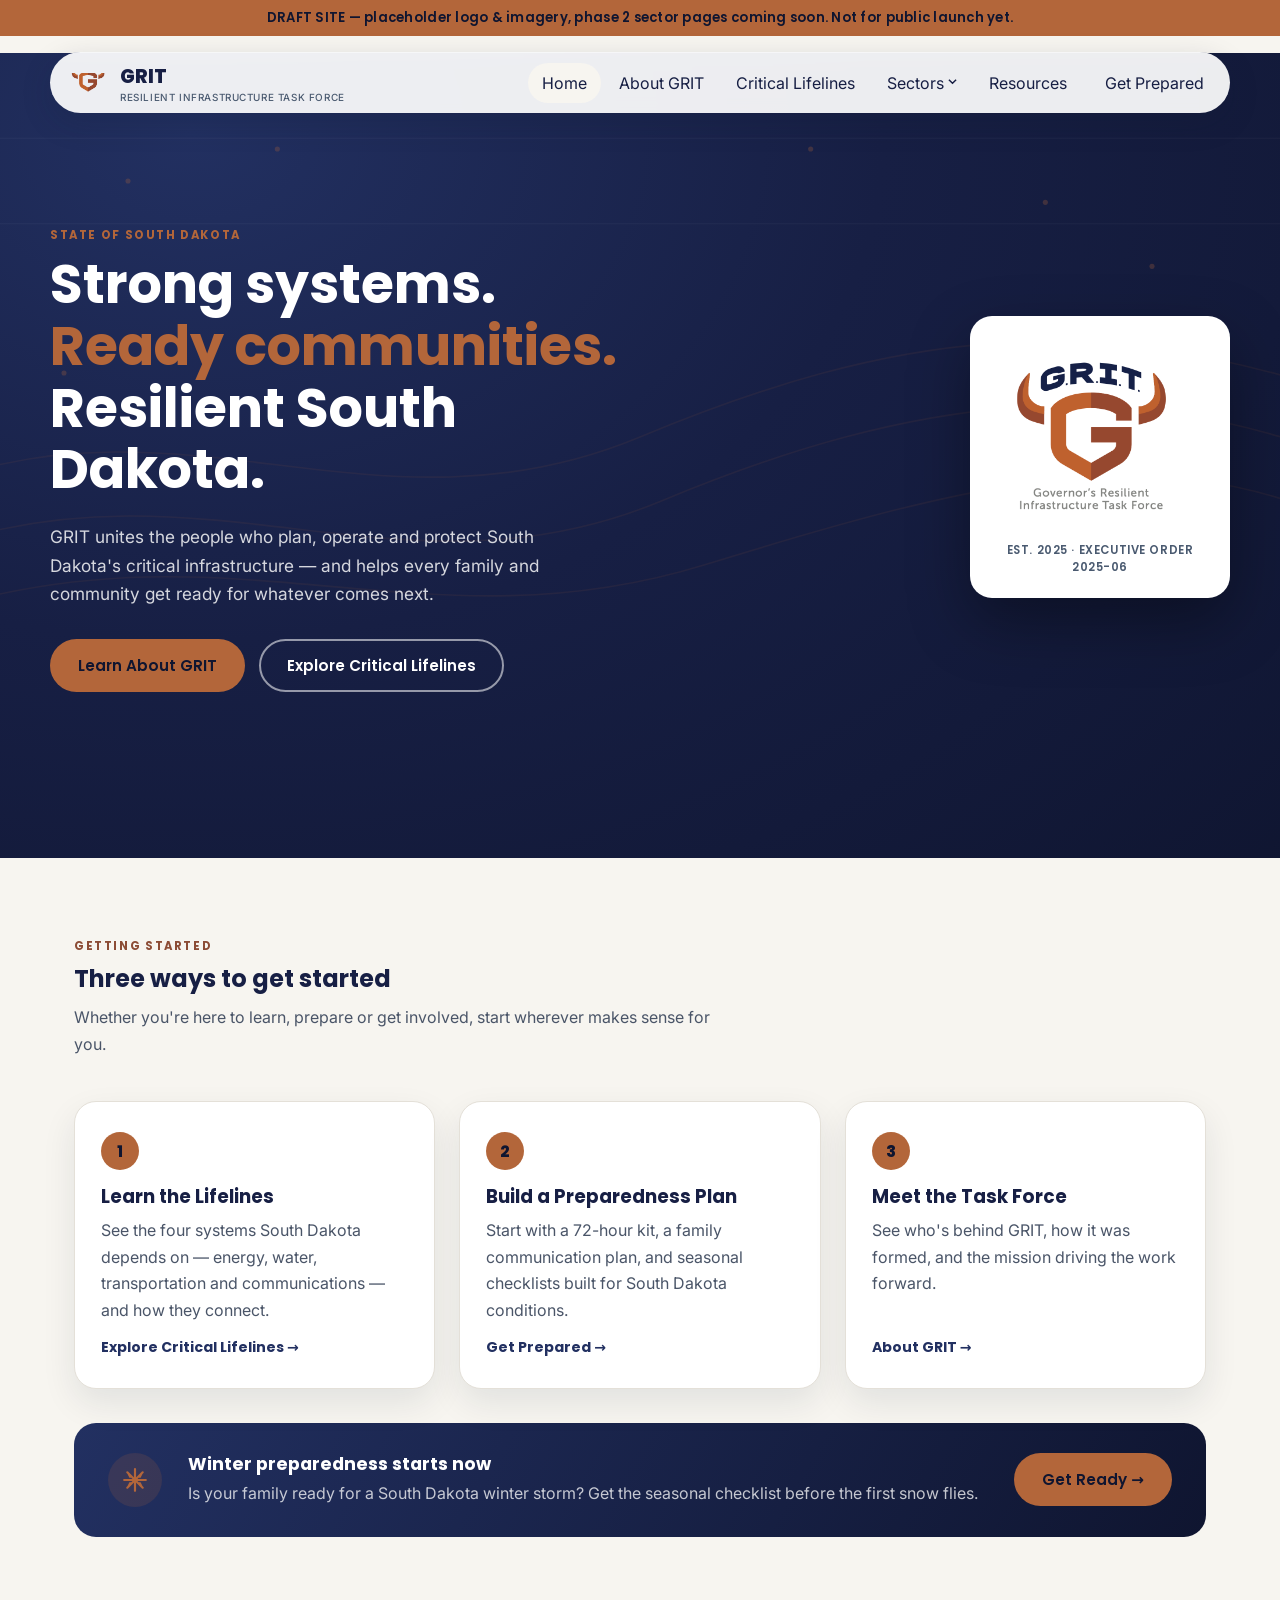
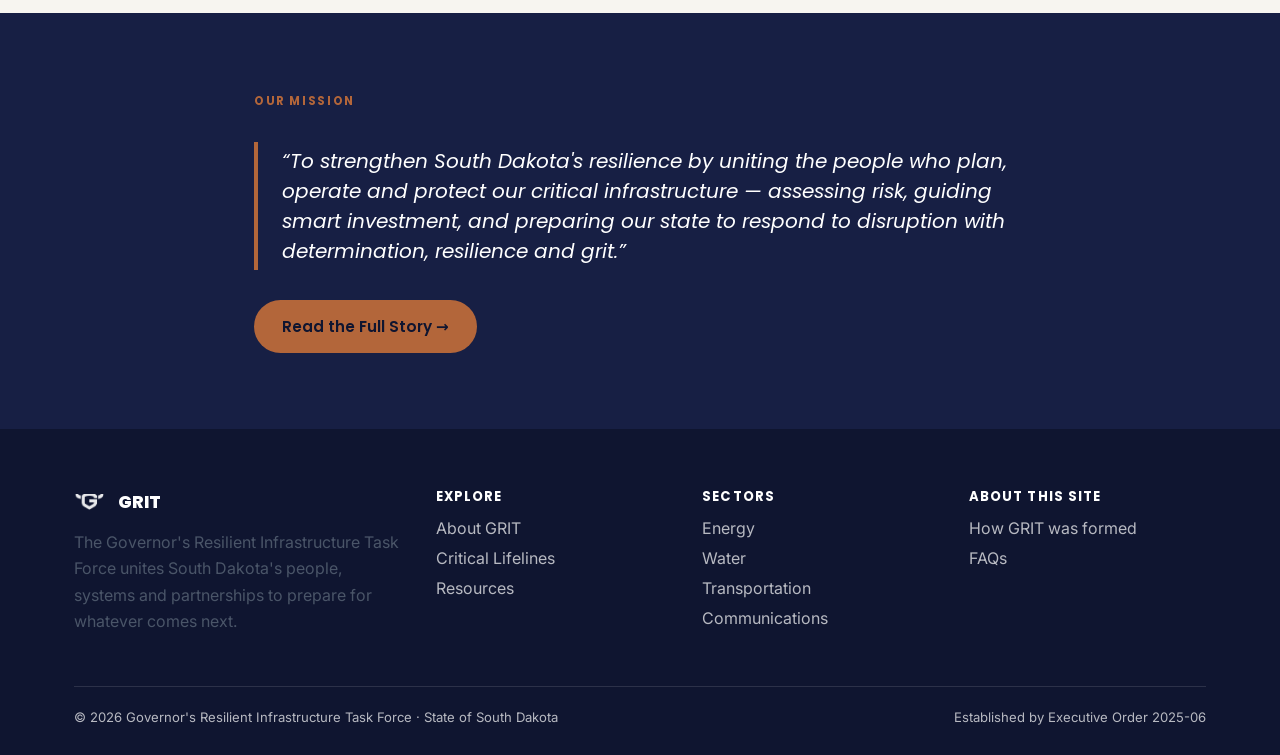
==== index.html @ c2fc5b50 "Add files via upload" ====
<!doctype html>
<html lang="en">
<head>
  <meta charset="UTF-8" />
  <meta name="viewport" content="width=device-width, initial-scale=1.0" />
  <title>GRIT — Governor's Resilient Infrastructure Task Force</title>
  <meta name="description" content="GRIT unites South Dakota's people, systems and partnerships to strengthen critical infrastructure and help communities prepare for disruption." />
  <link rel="icon" href="assets/img/grit-icon.png" type="image/png" />
  <link rel="preconnect" href="https://fonts.googleapis.com">
  <link rel="preconnect" href="https://fonts.gstatic.com" crossorigin>
  <link href="https://fonts.googleapis.com/css2?family=Inter:wght@400;500;600;700&family=Poppins:wght@600;700;800&display=swap" rel="stylesheet">
  <link rel="stylesheet" href="assets/styles.css" />
  
</head>
<body>
  <div class="draft-banner">DRAFT SITE — placeholder logo &amp; imagery, phase 2 sector pages coming soon. Not for public launch yet.</div>
    <header class="site-header">
      <div class="nav-pill wrap" style="max-width:1180px;">
        <a href="index.html" class="brand">
          <img src="assets/img/grit-icon.png" alt="GRIT logo" class="brand-seal">
          <span>GRIT
            <span class="brand-sub">Resilient Infrastructure Task Force</span>
          </span>
        </a>
        <button class="menu-toggle" aria-label="Toggle menu">
          <svg width="18" height="14" viewBox="0 0 18 14" fill="none"><path d="M0 1h18M0 7h18M0 13h18" stroke="white" stroke-width="2"/></svg>
        </button>
        <ul class="nav-links">
          <li class="active"><a href="index.html">Home</a></li>
          <li><a href="about.html">About GRIT</a></li>
          <li><a href="lifelines.html">Critical Lifelines</a></li>
          <li class="has-dropdown ">
            <button class="nav-link" type="button">Sectors
              <svg class="caret" viewBox="0 0 10 6" fill="none"><path d="M1 1l4 4 4-4" stroke="#171f44" stroke-width="1.6"/></svg>
            </button>
            <div class="dropdown-menu">
              <div class="dd-hint">Four critical lifelines</div>
              <a href="energy.html">Energy</a>
              <a href="water.html">Water</a>
              <a href="transportation.html">Transportation</a>
              <a href="communications.html">Communications</a>
            </div>
          </li>
          <li><a href="resources.html">Resources</a></li>
          <li class="nav-cta"><a href="resources.html" class="btn btn-navy">Get Prepared</a></li>
        </ul>
      </div>
    </header>


    <section class="hero">
      <svg class="hero-pattern" viewBox="0 0 1200 600" preserveAspectRatio="xMidYMid slice" xmlns="http://www.w3.org/2000/svg">
  <g stroke="#b3663a" stroke-opacity="0.18" fill="none" stroke-width="1.5">
    <path d="M-50 460 C 200 380, 380 520, 620 420 S 1050 300, 1260 380"/>
    <path d="M-50 520 C 220 440, 400 560, 660 480 S 1080 360, 1260 440"/>
    <path d="M-50 400 C 180 320, 360 460, 600 360 S 1020 240, 1260 320"/>
  </g>
  <g fill="#b3663a" fill-opacity="0.55">
    <circle cx="120" cy="120" r="2.4"/>
    <circle cx="260" cy="90" r="2.4"/>
    <circle cx="980" cy="140" r="2.4"/>
    <circle cx="1080" cy="200" r="2.4"/>
    <circle cx="760" cy="90" r="2.4"/>
    <circle cx="60" cy="300" r="2.4"/>
  </g>
  <g stroke="#ffffff" stroke-opacity="0.08" stroke-width="1">
    <line x1="0" y1="80" x2="1200" y2="80"/>
    <line x1="0" y1="160" x2="1200" y2="160"/>
  </g>
</svg>
      <div class="wrap hero-inner">
        <div>
          <span class="eyebrow" style="color:#b3663a;">State of South Dakota</span>
          <h1>Strong systems. <span class="accent">Ready communities.</span> Resilient South Dakota.</h1>
          <p class="lead">GRIT unites the people who plan, operate and protect South Dakota's critical infrastructure — and helps every family and community get ready for whatever comes next.</p>
          <div class="hero-actions">
            <a href="about.html" class="btn btn-gold">Learn About GRIT</a>
            <a href="lifelines.html" class="btn btn-outline">Explore Critical Lifelines</a>
          </div>
        </div>
        <div class="hero-logo-card">
          <img src="assets/img/grit-logo-full.png" alt="GRIT — Governor's Resilient Infrastructure Task Force logo" />
          <span class="hero-logo-caption">Est. 2025 &middot; Executive Order 2025-06</span>
        </div>
      </div>
    </section>

    <section>
      <div class="wrap">
        <div class="section-head">
          <span class="eyebrow">Getting Started</span>
          <h2>Three ways to get started</h2>
          <p>Whether you're here to learn, prepare or get involved, start wherever makes sense for you.</p>
        </div>
        <div class="card-grid">
          <div class="card">
            <div class="num">1</div>
            <h3>Learn the Lifelines</h3>
            <p>See the four systems South Dakota depends on — energy, water, transportation and communications — and how they connect.</p>
            <a href="lifelines.html" class="card-link">Explore Critical Lifelines →</a>
          </div>
          <div class="card">
            <div class="num">2</div>
            <h3>Build a Preparedness Plan</h3>
            <p>Start with a 72-hour kit, a family communication plan, and seasonal checklists built for South Dakota conditions.</p>
            <a href="resources.html" class="card-link">Get Prepared →</a>
          </div>
          <div class="card">
            <div class="num">3</div>
            <h3>Meet the Task Force</h3>
            <p>See who's behind GRIT, how it was formed, and the mission driving the work forward.</p>
            <a href="about.html" class="card-link">About GRIT →</a>
          </div>
        </div>

        <div class="seasonal">
          <div class="icon-wrap">
            <svg width="26" height="26" viewBox="0 0 24 24" fill="none" stroke="#b3663a" stroke-width="2" stroke-linecap="round"><path d="M12 2v20M4.9 4.9l14.2 14.2M19.1 4.9 4.9 19.1M2 12h20M6 6l1.5 3M18 6l-1.5 3M6 18l1.5-3M18 18l-1.5-3"/></svg>
          </div>
          <div class="seasonal-copy">
            <h3>Winter preparedness starts now</h3>
            <p>Is your family ready for a South Dakota winter storm? Get the seasonal checklist before the first snow flies.</p>
          </div>
          <a href="resources.html" class="btn btn-gold">Get Ready →</a>
        </div>
      </div>
    </section>

    <section class="section-navy">
      <div class="wrap" style="max-width:820px;">
        <span class="eyebrow">Our Mission</span>
        <div class="mission-block">
          <p>&ldquo;To strengthen South Dakota's resilience by uniting the people who plan, operate and protect our critical infrastructure — assessing risk, guiding smart investment, and preparing our state to respond to disruption with determination, resilience and grit.&rdquo;</p>
        </div>
        <a href="about.html" class="btn btn-gold">Read the Full Story →</a>
      </div>
    </section>

    <footer class="site-footer">
      <div class="wrap">
        <div class="footer-grid">
          <div>
            <div class="footer-brand">
              <img src="assets/img/grit-icon.png" alt="GRIT logo" class="brand-seal">
              <span>GRIT</span>
            </div>
            <p>The Governor's Resilient Infrastructure Task Force unites South Dakota's people, systems and partnerships to prepare for whatever comes next.</p>
          </div>
          <div>
            <h4>Explore</h4>
            <ul>
              <li><a href="about.html">About GRIT</a></li>
              <li><a href="lifelines.html">Critical Lifelines</a></li>
              <li><a href="resources.html">Resources</a></li>
            </ul>
          </div>
          <div>
            <h4>Sectors</h4>
            <ul>
              <li><a href="energy.html">Energy</a></li>
              <li><a href="water.html">Water</a></li>
              <li><a href="transportation.html">Transportation</a></li>
              <li><a href="communications.html">Communications</a></li>
            </ul>
          </div>
          <div>
            <h4>About This Site</h4>
            <ul>
              <li><a href="about.html#formed">How GRIT was formed</a></li>
              <li><a href="about.html#faq">FAQs</a></li>
            </ul>
          </div>
        </div>
        <div class="footer-bottom">
          <span>&copy; 2026 Governor's Resilient Infrastructure Task Force &middot; State of South Dakota</span>
          <span>Established by Executive Order 2025-06</span>
        </div>
      </div>
    </footer>

  <script src="assets/script.js"></script>
</body>
</html>
---- assets/styles.css ----
/* ==========================================================================
   GRIT — Governor's Resilience and Infrastructure Task Force
   Shared stylesheet
   ========================================================================== */

:root {
  --navy-900: #0f1530;
  --navy-800: #171f44;
  --navy-700: #223061;
  --navy-600: #2e3f7c;
  --gold-500: #b3663a;
  --gold-600: #8c4c35;
  --slate-600: #4a5a70;
  --slate-400: #7c8ba1;
  --offwhite: #f7f5f0;
  --paper: #ffffff;
  --text: #1b2430;
  --text-soft: #4a5568;
  --border: #e4e0d8;
  --radius-lg: 22px;
  --radius-md: 14px;
  --radius-sm: 8px;
  --shadow-nav: 0 10px 30px rgba(14, 28, 51, 0.18);
  --shadow-card: 0 14px 34px rgba(14, 28, 51, 0.09);
  --container: 1180px;
  --font-head: "Poppins", "Segoe UI", system-ui, sans-serif;
  --font-body: "Inter", "Segoe UI", system-ui, sans-serif;
}

* { box-sizing: border-box; }
html { scroll-behavior: smooth; }

body {
  margin: 0;
  font-family: var(--font-body);
  color: var(--text);
  background: var(--offwhite);
  -webkit-font-smoothing: antialiased;
}

img { max-width: 100%; display: block; }
a { color: inherit; text-decoration: none; }

h1, h2, h3, h4 {
  font-family: var(--font-head);
  line-height: 1.15;
  margin: 0 0 0.5em;
  font-weight: 700;
  color: var(--navy-800);
}

p { line-height: 1.65; margin: 0 0 1em; color: var(--text-soft); }

.wrap {
  max-width: var(--container);
  margin: 0 auto;
  padding: 0 24px;
}

.eyebrow {
  display: inline-block;
  font-family: var(--font-head);
  font-size: 0.72rem;
  font-weight: 700;
  letter-spacing: 0.14em;
  text-transform: uppercase;
  color: var(--gold-600);
  margin-bottom: 10px;
}

.btn {
  display: inline-flex;
  align-items: center;
  gap: 8px;
  font-family: var(--font-head);
  font-weight: 600;
  font-size: 0.95rem;
  padding: 13px 26px;
  border-radius: 999px;
  border: 2px solid transparent;
  cursor: pointer;
  transition: transform 0.15s ease, box-shadow 0.15s ease, background 0.15s ease, color 0.15s ease;
}
.btn:hover { transform: translateY(-1px); }
.btn-gold { background: var(--gold-500); color: var(--navy-900); }
.btn-gold:hover { background: var(--gold-600); }
.btn-outline { background: transparent; color: #fff; border-color: rgba(255,255,255,0.55); }
.btn-outline:hover { background: rgba(255,255,255,0.12); border-color: #fff; }
.btn-navy { background: var(--navy-800); color: #fff; }
.btn-navy:hover { background: var(--navy-700); }

/* ---------- Placeholder banner (dev-only note; remove before launch) ---------- */
.draft-banner {
  background: var(--gold-500);
  color: var(--navy-900);
  text-align: center;
  font-family: var(--font-head);
  font-size: 0.82rem;
  font-weight: 600;
  padding: 8px 16px;
  letter-spacing: 0.02em;
}

/* ---------- Header / Nav ---------- */
.site-header {
  position: sticky;
  top: 0;
  z-index: 100;
  padding: 16px 20px 0;
}
.nav-pill {
  max-width: var(--container);
  margin: 0 auto;
  background: rgba(255,255,255,0.92);
  backdrop-filter: blur(8px);
  border-radius: 999px;
  box-shadow: var(--shadow-nav);
  display: flex;
  align-items: center;
  justify-content: space-between;
  padding: 10px 12px 10px 20px;
}

.brand {
  display: flex;
  align-items: center;
  gap: 10px;
  font-family: var(--font-head);
  font-weight: 800;
  font-size: 1.2rem;
  color: var(--navy-800);
  white-space: nowrap;
}
.brand-seal { width: 40px; height: auto; flex: none; object-fit: contain; }
.footer-brand .brand-seal { width: 34px; filter: brightness(0) invert(1) opacity(0.9); }
.brand-sub {
  display: block;
  font-family: var(--font-body);
  font-weight: 500;
  font-size: 0.62rem;
  letter-spacing: 0.06em;
  text-transform: uppercase;
  color: var(--slate-600);
}

.nav-links {
  display: flex;
  align-items: center;
  gap: 4px;
  list-style: none;
  margin: 0;
  padding: 0;
}
.nav-links > li { position: relative; }
.nav-links > li > a,
.nav-links > li > button.nav-link {
  display: flex;
  align-items: center;
  gap: 4px;
  font-family: var(--font-head);
  font-size: 0.92rem;
  font-weight: 600;
  color: var(--navy-800);
  padding: 10px 14px;
  border-radius: 999px;
  background: none;
  border: none;
  cursor: pointer;
  font: inherit;
}
.nav-links > li > a:hover,
.nav-links > li > button.nav-link:hover,
.nav-links > li.active > a { background: var(--offwhite); }
.nav-links .caret { width: 9px; height: 9px; margin-top: -2px; }

.nav-cta { margin-left: 6px; }

.dropdown-menu {
  position: absolute;
  top: calc(100% + 10px);
  left: 0;
  min-width: 220px;
  background: var(--paper);
  border-radius: var(--radius-md);
  box-shadow: var(--shadow-card);
  padding: 8px;
  opacity: 0;
  visibility: hidden;
  transform: translateY(6px);
  transition: opacity 0.15s ease, transform 0.15s ease, visibility 0.15s ease;
}
.has-dropdown.open .dropdown-menu,
.has-dropdown:hover .dropdown-menu {
  opacity: 1;
  visibility: visible;
  transform: translateY(0);
}
.dropdown-menu a {
  display: block;
  padding: 10px 14px;
  border-radius: var(--radius-sm);
  font-size: 0.92rem;
  font-weight: 500;
  color: var(--navy-800);
}
.dropdown-menu a:hover { background: var(--offwhite); }
.dropdown-menu .dd-hint {
  padding: 8px 14px 2px;
  font-size: 0.68rem;
  letter-spacing: 0.08em;
  text-transform: uppercase;
  color: var(--slate-400);
  font-weight: 700;
}

.menu-toggle {
  display: none;
  width: 42px;
  height: 42px;
  border-radius: 50%;
  border: none;
  background: var(--navy-800);
  color: #fff;
  align-items: center;
  justify-content: center;
  cursor: pointer;
}

/* ---------- Hero ---------- */
.hero {
  position: relative;
  overflow: hidden;
  background: radial-gradient(120% 140% at 15% 10%, var(--navy-700) 0%, var(--navy-800) 45%, var(--navy-900) 100%);
  color: #fff;
  margin-top: -60px;
  padding-top: 130px;
}
.hero-pattern {
  position: absolute;
  inset: 0;
  opacity: 0.5;
  pointer-events: none;
}
.hero-inner {
  position: relative;
  padding: 40px 0 90px;
  display: grid;
  grid-template-columns: 1.1fr 0.9fr;
  gap: 40px;
  align-items: center;
}
.hero h1 {
  color: #fff;
  font-size: clamp(2.2rem, 4.2vw, 3.4rem);
  margin-bottom: 22px;
}
.hero h1 .accent { color: var(--gold-500); }
.hero p.lead {
  color: rgba(255,255,255,0.82);
  font-size: 1.08rem;
  max-width: 46ch;
  margin-bottom: 30px;
}
.hero-actions { display: flex; gap: 14px; flex-wrap: wrap; }

.hero-badge {
  justify-self: end;
  width: 190px;
  height: 190px;
  border-radius: 50%;
  border: 2px dashed rgba(179,102,58,0.65);
  display: flex;
  align-items: center;
  justify-content: center;
  text-align: center;
  padding: 20px;
  font-family: var(--font-head);
  font-weight: 700;
  font-size: 1.02rem;
  color: #fff;
  line-height: 1.3;
  flex: none;
}
.hero-badge span { color: var(--gold-500); display: block; font-size: 0.7rem; letter-spacing: 0.1em; margin-top: 6px; }

.hero-logo-card {
  justify-self: end;
  background: #fff;
  border-radius: var(--radius-lg);
  box-shadow: 0 24px 60px rgba(0,0,0,0.35);
  padding: 30px 34px 22px;
  display: flex;
  flex-direction: column;
  align-items: center;
  gap: 10px;
  flex: none;
  width: 260px;
}
.hero-logo-card img { width: 100%; max-width: 210px; }
.hero-logo-caption {
  font-family: var(--font-head);
  font-weight: 600;
  font-size: 0.72rem;
  letter-spacing: 0.05em;
  text-transform: uppercase;
  color: var(--slate-600);
  text-align: center;
}

/* ---------- Sections ---------- */
section { padding: 76px 0; }
.section-head { max-width: 640px; margin-bottom: 44px; }
.section-head.center { margin-left: auto; margin-right: auto; text-align: center; }

.section-navy { background: var(--navy-800); color: #fff; }
.section-navy h2, .section-navy h3, .section-navy h4 { color: #fff; }
.section-navy p { color: rgba(255,255,255,0.75); }
.section-navy .eyebrow { color: var(--gold-500); }
.section-navy .faq-item { border-bottom-color: rgba(255,255,255,0.16); }
.section-navy .faq-item summary { color: #fff; }
.section-navy .faq-item summary .plus { border-color: rgba(255,255,255,0.45); color: #fff; }

/* ---------- Cards ---------- */
.card-grid {
  display: grid;
  grid-template-columns: repeat(3, 1fr);
  gap: 24px;
}
.card {
  background: var(--paper);
  border-radius: var(--radius-lg);
  padding: 30px 26px;
  box-shadow: var(--shadow-card);
  border: 1px solid var(--border);
  display: flex;
  flex-direction: column;
  height: 100%;
}
.card .num {
  width: 38px; height: 38px;
  border-radius: 50%;
  background: var(--gold-500);
  color: var(--navy-900);
  font-family: var(--font-head);
  font-weight: 800;
  display: flex; align-items: center; justify-content: center;
  margin-bottom: 16px;
  font-size: 0.95rem;
}
.card h3 { font-size: 1.15rem; margin-bottom: 10px; }
.card p { margin-bottom: 14px; flex: 1; }
.card .card-link { font-family: var(--font-head); font-weight: 700; font-size: 0.88rem; color: var(--navy-700); }
.card .card-link:hover { color: var(--gold-600); }

.card-navy { background: var(--navy-700); border: none; }
.card-navy h3, .card-navy p { color: #fff; }
.card-navy p { color: rgba(255,255,255,0.75); }

/* Seasonal feature banner */
.seasonal {
  margin-top: 34px;
  display: flex;
  align-items: center;
  gap: 26px;
  background: linear-gradient(120deg, var(--navy-700), var(--navy-900));
  border-radius: var(--radius-lg);
  color: #fff;
  padding: 30px 34px;
  flex-wrap: wrap;
}
.seasonal .icon-wrap {
  width: 54px; height: 54px; border-radius: 50%;
  background: rgba(179,102,58,0.16);
  display: flex; align-items: center; justify-content: center;
  flex: none;
}
.seasonal-copy { flex: 1; min-width: 220px; }
.seasonal h3 { color: #fff; margin-bottom: 6px; font-size: 1.1rem; }
.seasonal p { color: rgba(255,255,255,0.75); margin-bottom: 0; }

/* Mission pull-quote */
.mission-block {
  border-left: 4px solid var(--gold-500);
  padding: 4px 0 4px 24px;
  margin: 22px 0 30px;
}
.mission-block p {
  font-family: var(--font-head);
  font-style: italic;
  font-size: 1.25rem;
  color: var(--navy-800);
  margin: 0;
  line-height: 1.5;
}
.section-navy .mission-block p { color: #fff; }

/* Lifeline chips */
.lifeline-grid {
  display: grid;
  grid-template-columns: repeat(4, 1fr);
  gap: 20px;
}
.lifeline-card {
  background: var(--paper);
  border: 1px solid var(--border);
  border-radius: var(--radius-lg);
  padding: 26px 22px;
  text-align: left;
  box-shadow: var(--shadow-card);
}
.lifeline-card .icon {
  width: 46px; height: 46px;
  border-radius: 12px;
  background: var(--navy-800);
  display: flex; align-items: center; justify-content: center;
  margin-bottom: 16px;
}
.lifeline-card .icon svg { width: 24px; height: 24px; stroke: var(--gold-500); }
.lifeline-card h3 { font-size: 1.05rem; margin-bottom: 8px; }
.lifeline-card p { font-size: 0.92rem; margin-bottom: 12px; }
.lifeline-card .tag {
  display: inline-block;
  font-size: 0.72rem;
  font-weight: 700;
  letter-spacing: 0.04em;
  text-transform: uppercase;
  color: var(--navy-700);
  background: var(--offwhite);
  padding: 4px 10px;
  border-radius: 999px;
}

/* Partnerships */
.partner-grid {
  display: grid;
  grid-template-columns: repeat(4, 1fr);
  gap: 20px;
}
.partner-card {
  padding: 24px 20px;
  border-radius: var(--radius-md);
  background: var(--offwhite);
  border: 1px solid var(--border);
}
.partner-card h4 { font-size: 1rem; margin-bottom: 8px; }
.partner-card p { font-size: 0.9rem; margin-bottom: 0; }

/* FAQ */
.faq-list { max-width: 760px; }
.faq-item {
  border-bottom: 1px solid var(--border);
  padding: 18px 0;
}
.faq-item summary {
  cursor: pointer;
  list-style: none;
  display: flex;
  justify-content: space-between;
  align-items: center;
  font-family: var(--font-head);
  font-weight: 600;
  font-size: 1.02rem;
  color: var(--navy-800);
}
.faq-item summary::-webkit-details-marker { display: none; }
.faq-item summary .plus {
  flex: none;
  width: 26px; height: 26px;
  border-radius: 50%;
  border: 1.5px solid var(--slate-400);
  display: flex; align-items: center; justify-content: center;
  font-size: 1.1rem;
  color: var(--navy-700);
  transition: transform 0.15s ease;
}
.faq-item[open] summary .plus { transform: rotate(45deg); }
.faq-item .faq-body { margin-top: 12px; }
.faq-item .faq-body p { margin-bottom: 0; }

/* Callout / flag note (internal drafting notes, styled distinctly) */
.note {
  background: #fbf3e0;
  border: 1px dashed var(--gold-600);
  border-radius: var(--radius-md);
  padding: 16px 20px;
  font-size: 0.88rem;
  color: #5c4200;
  margin: 18px 0 30px;
}
.note strong { color: #5c4200; }

/* Stub / coming soon pages */
.stub-hero {
  background: linear-gradient(120deg, var(--navy-700), var(--navy-900));
  color: #fff;
  text-align: center;
  padding: 120px 0 80px;
  margin-top: -60px;
}
.stub-hero .eyebrow { color: var(--gold-500); }
.stub-hero h1 { color: #fff; }
.stub-hero p { color: rgba(255,255,255,0.78); max-width: 56ch; margin: 0 auto; }
.stub-pill {
  display: inline-block;
  margin-top: 22px;
  background: rgba(179,102,58,0.14);
  color: var(--gold-500);
  font-family: var(--font-head);
  font-weight: 700;
  font-size: 0.78rem;
  letter-spacing: 0.06em;
  text-transform: uppercase;
  padding: 8px 18px;
  border-radius: 999px;
}
.stub-list { max-width: 640px; margin: 40px auto 0; text-align: left; }
.stub-list li { padding: 12px 0; border-bottom: 1px solid var(--border); color: var(--text-soft); }

/* Breadcrumb */
.crumb { font-size: 0.85rem; margin-bottom: 18px; color: rgba(255,255,255,0.6); }
.crumb a { text-decoration: underline; }
.crumb a:hover { color: var(--gold-500); }

/* ---------- Footer ---------- */
.site-footer { background: var(--navy-900); color: rgba(255,255,255,0.7); padding: 60px 0 30px; }
.footer-grid {
  display: grid;
  grid-template-columns: 1.4fr 1fr 1fr 1fr;
  gap: 30px;
  padding-bottom: 36px;
  border-bottom: 1px solid rgba(255,255,255,0.12);
}
.footer-brand { display: flex; align-items: center; gap: 10px; margin-bottom: 14px; }
.footer-brand span { font-family: var(--font-head); font-weight: 800; font-size: 1.1rem; color: #fff; }
.site-footer h4 {
  color: #fff; font-size: 0.82rem; letter-spacing: 0.08em; text-transform: uppercase;
  margin-bottom: 14px;
}
.site-footer ul { list-style: none; margin: 0; padding: 0; }
.site-footer li { margin-bottom: 10px; }
.site-footer a:hover { color: var(--gold-500); }
.footer-bottom {
  display: flex; justify-content: space-between; align-items: center;
  flex-wrap: wrap; gap: 10px; padding-top: 22px; font-size: 0.82rem;
}

/* ---------- Responsive ---------- */
@media (max-width: 980px) {
  .card-grid { grid-template-columns: 1fr 1fr; }
  .lifeline-grid { grid-template-columns: 1fr 1fr; }
  .partner-grid { grid-template-columns: 1fr 1fr; }
  .hero-inner { grid-template-columns: 1fr; }
  .hero-badge { justify-self: start; }
  .footer-grid { grid-template-columns: 1fr 1fr; }
}

@media (max-width: 720px) {
  .nav-links {
    position: absolute;
    top: calc(100% + 10px);
    left: 0; right: 0;
    background: var(--paper);
    border-radius: var(--radius-lg);
    box-shadow: var(--shadow-card);
    flex-direction: column;
    align-items: stretch;
    padding: 12px;
    display: none;
    gap: 2px;
  }
  .nav-links.open { display: flex; }
  .nav-links > li > a, .nav-links > li > button.nav-link { width: 100%; justify-content: space-between; }
  .dropdown-menu { position: static; box-shadow: none; opacity: 1; visibility: visible; transform: none; display: none; padding-left: 10px; }
  .has-dropdown.open .dropdown-menu { display: block; }
  .menu-toggle { display: flex; }
  .nav-cta { display: none; }
  .card-grid { grid-template-columns: 1fr; }
  .lifeline-grid { grid-template-columns: 1fr; }
  .partner-grid { grid-template-columns: 1fr; }
  .footer-grid { grid-template-columns: 1fr; }
}
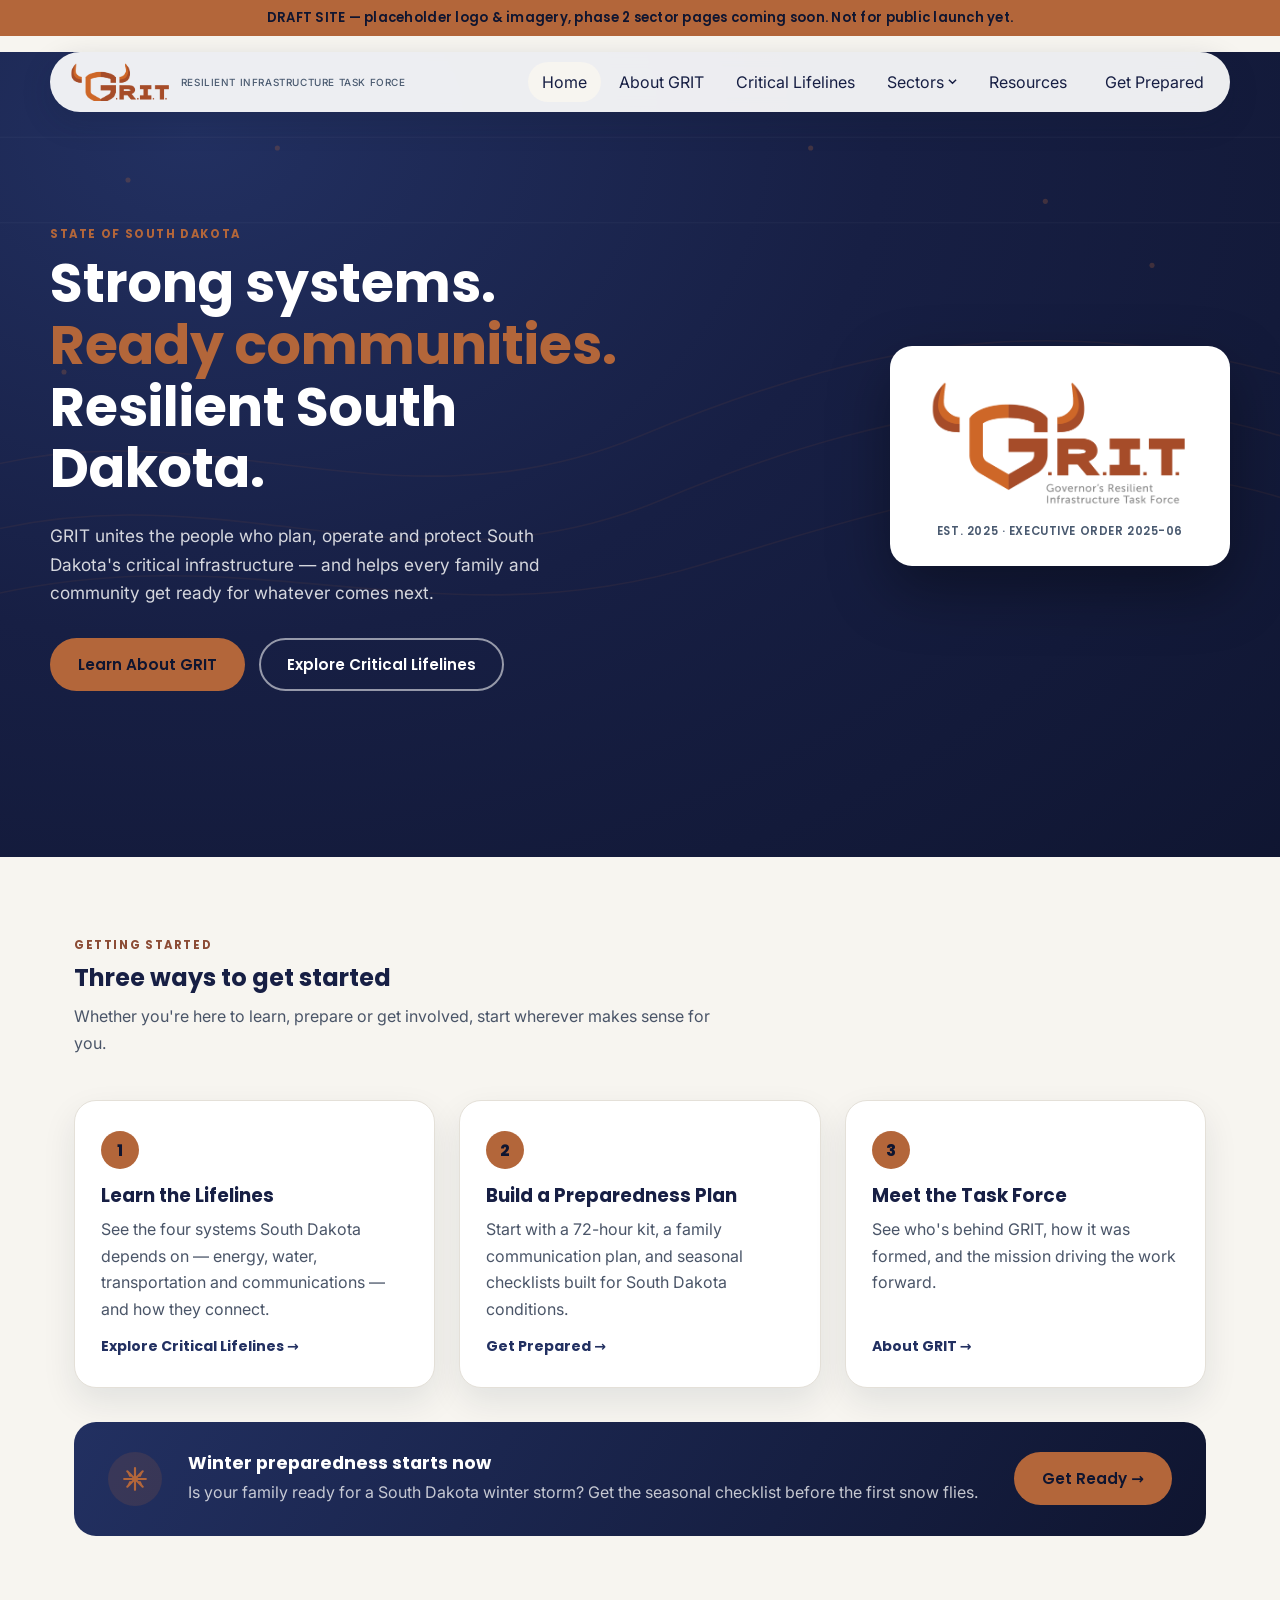
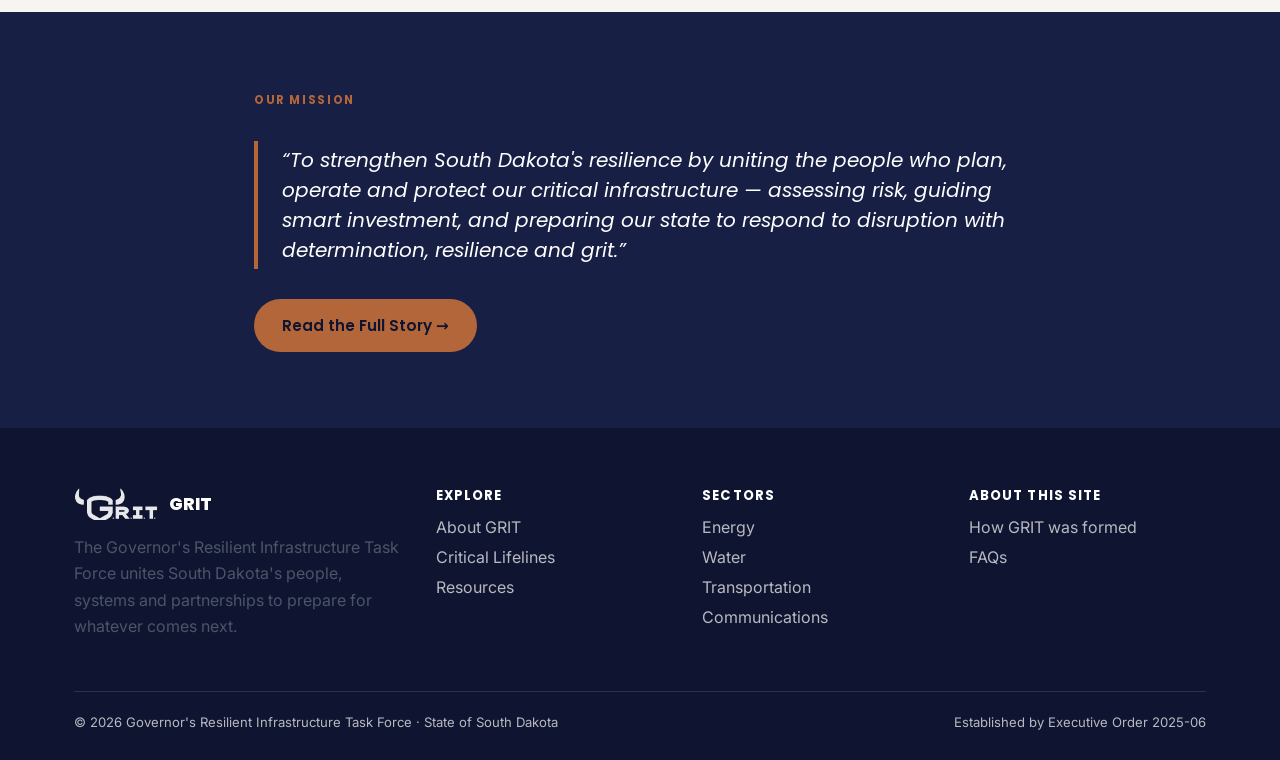
==== commit fced0162: "Add files via upload" ====
--- a/index.html
+++ b/index.html
@@ -18,9 +18,7 @@
       <div class="nav-pill wrap" style="max-width:1180px;">
         <a href="index.html" class="brand">
           <img src="assets/img/grit-icon.png" alt="GRIT logo" class="brand-seal">
-          <span>GRIT
-            <span class="brand-sub">Resilient Infrastructure Task Force</span>
-          </span>
+          <span class="brand-sub">Resilient Infrastructure Task Force</span>
         </a>
         <button class="menu-toggle" aria-label="Toggle menu">
           <svg width="18" height="14" viewBox="0 0 18 14" fill="none"><path d="M0 1h18M0 7h18M0 13h18" stroke="white" stroke-width="2"/></svg>
--- a/assets/styles.css
+++ b/assets/styles.css
@@ -131,8 +131,8 @@
   color: var(--navy-800);
   white-space: nowrap;
 }
-.brand-seal { width: 40px; height: auto; flex: none; object-fit: contain; }
-.footer-brand .brand-seal { width: 34px; filter: brightness(0) invert(1) opacity(0.9); }
+.brand-seal { height: 38px; width: auto; flex: none; object-fit: contain; }
+.footer-brand .brand-seal { height: 32px; filter: brightness(0) invert(1) opacity(0.9); }
 .brand-sub {
   display: block;
   font-family: var(--font-body);
@@ -288,15 +288,15 @@
   background: #fff;
   border-radius: var(--radius-lg);
   box-shadow: 0 24px 60px rgba(0,0,0,0.35);
-  padding: 30px 34px 22px;
+  padding: 34px 38px 26px;
   display: flex;
   flex-direction: column;
   align-items: center;
-  gap: 10px;
+  gap: 14px;
   flex: none;
-  width: 260px;
-}
-.hero-logo-card img { width: 100%; max-width: 210px; }
+  width: 340px;
+}
+.hero-logo-card img { width: 100%; }
 .hero-logo-caption {
   font-family: var(--font-head);
   font-weight: 600;
@@ -552,6 +552,10 @@
   .hero-inner { grid-template-columns: 1fr; }
   .hero-badge { justify-self: start; }
   .footer-grid { grid-template-columns: 1fr 1fr; }
+}
+
+@media (max-width: 560px) {
+  .brand-sub { display: none; }
 }
 
 @media (max-width: 720px) {
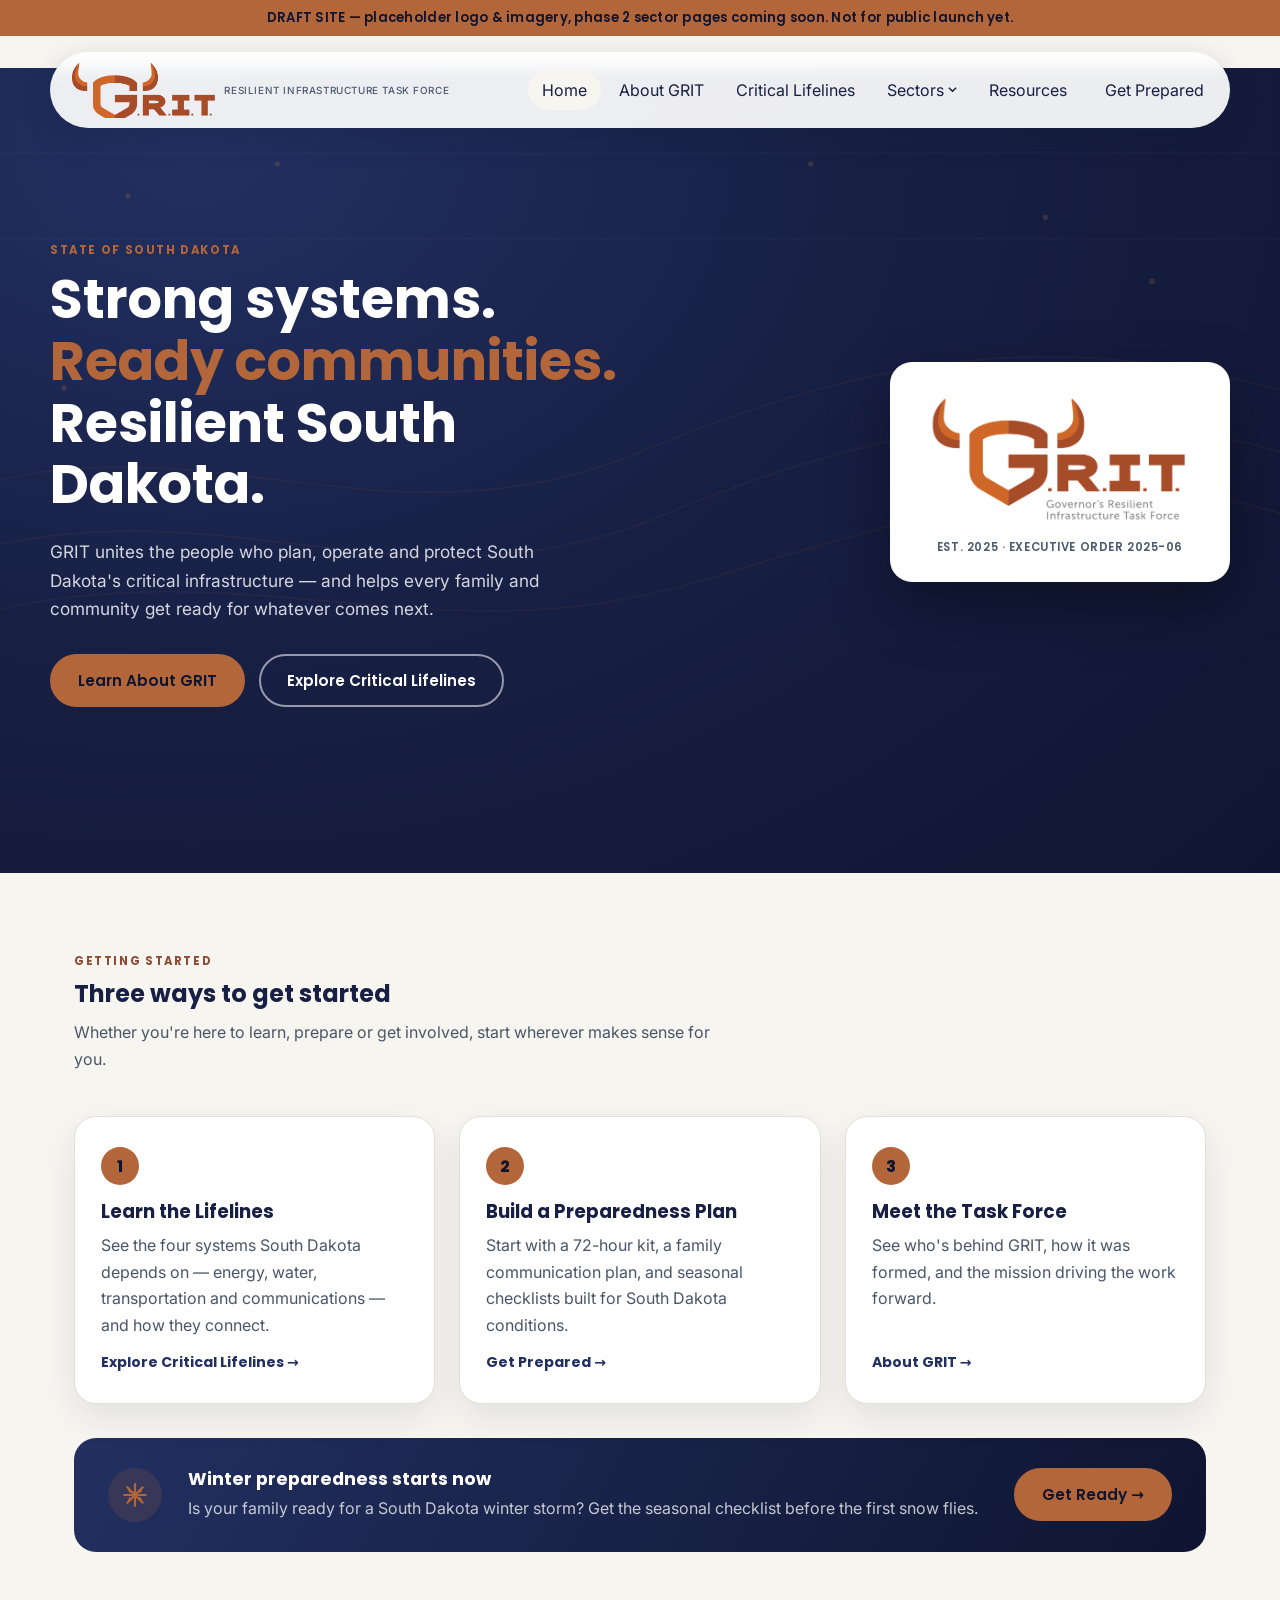
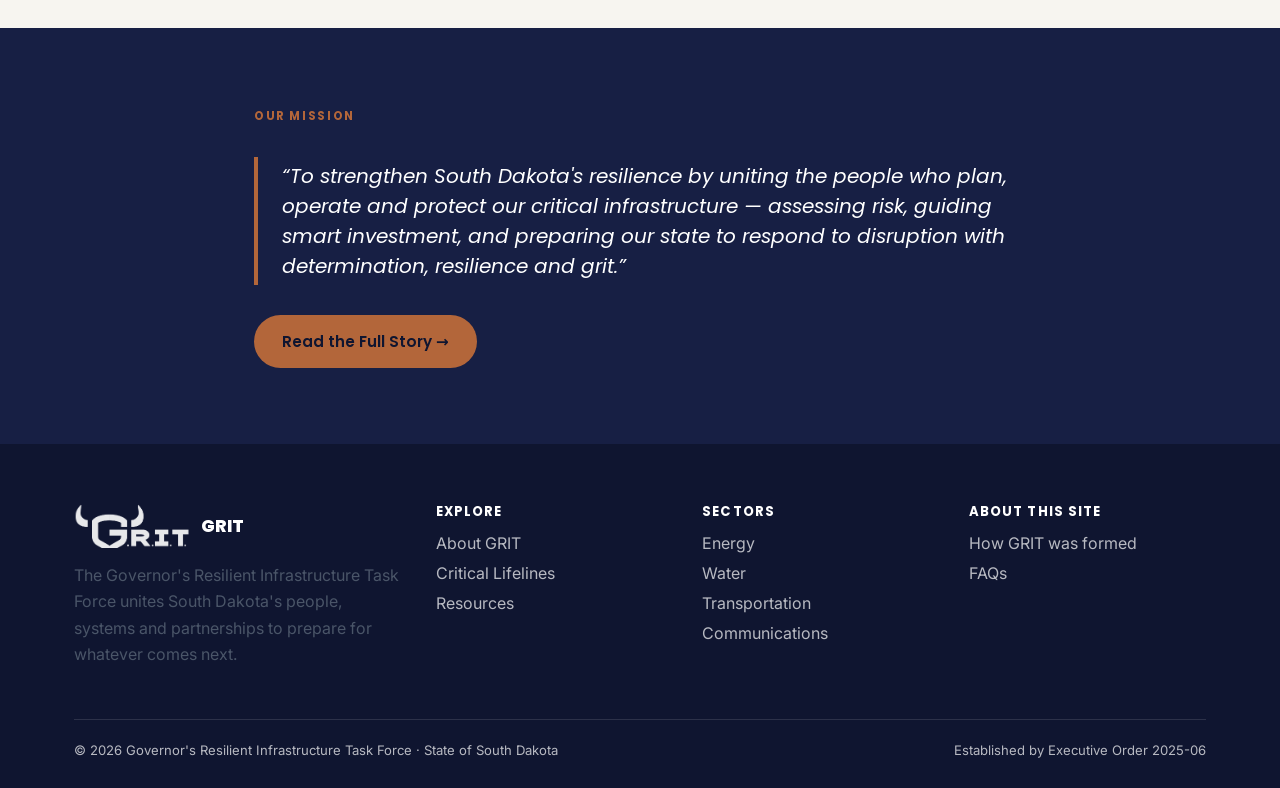
==== commit 77d47ca7: "Add files via upload" ====
--- a/index.html
+++ b/index.html
@@ -5,7 +5,10 @@
   <meta name="viewport" content="width=device-width, initial-scale=1.0" />
   <title>GRIT — Governor's Resilient Infrastructure Task Force</title>
   <meta name="description" content="GRIT unites South Dakota's people, systems and partnerships to strengthen critical infrastructure and help communities prepare for disruption." />
-  <link rel="icon" href="assets/img/grit-icon.png" type="image/png" />
+  <link rel="icon" href="assets/favicon/favicon.ico" sizes="any" />
+  <link rel="icon" type="image/png" sizes="32x32" href="assets/favicon/favicon-32.png" />
+  <link rel="icon" type="image/png" sizes="192x192" href="assets/favicon/favicon-192.png" />
+  <link rel="apple-touch-icon" sizes="180x180" href="assets/favicon/apple-touch-icon.png" />
   <link rel="preconnect" href="https://fonts.googleapis.com">
   <link rel="preconnect" href="https://fonts.gstatic.com" crossorigin>
   <link href="https://fonts.googleapis.com/css2?family=Inter:wght@400;500;600;700&family=Poppins:wght@600;700;800&display=swap" rel="stylesheet">
--- a/assets/styles.css
+++ b/assets/styles.css
@@ -124,15 +124,15 @@
 .brand {
   display: flex;
   align-items: center;
-  gap: 10px;
+  gap: 6px;
   font-family: var(--font-head);
   font-weight: 800;
   font-size: 1.2rem;
   color: var(--navy-800);
   white-space: nowrap;
 }
-.brand-seal { height: 38px; width: auto; flex: none; object-fit: contain; }
-.footer-brand .brand-seal { height: 32px; filter: brightness(0) invert(1) opacity(0.9); }
+.brand-seal { height: 56px; width: auto; flex: none; object-fit: contain; }
+.footer-brand .brand-seal { height: 44px; filter: brightness(0) invert(1) opacity(0.9); }
 .brand-sub {
   display: block;
   font-family: var(--font-body);
